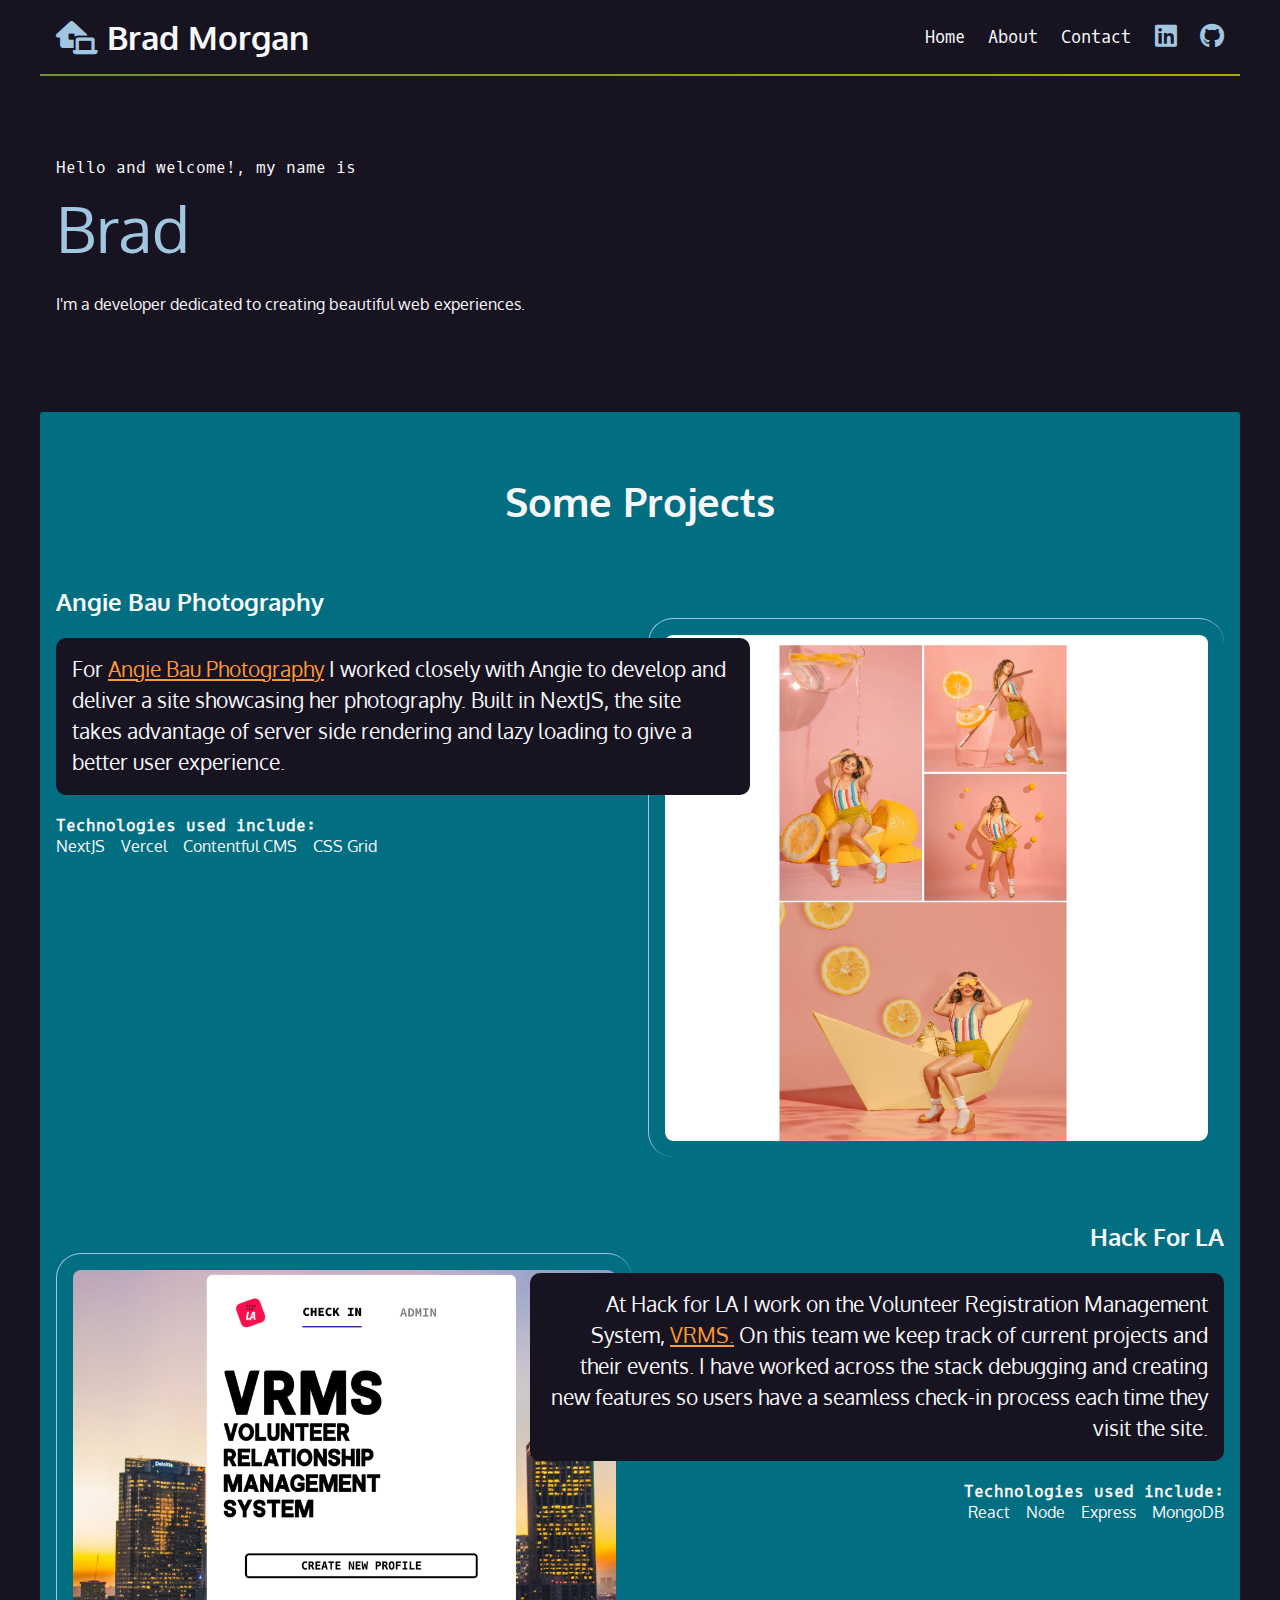
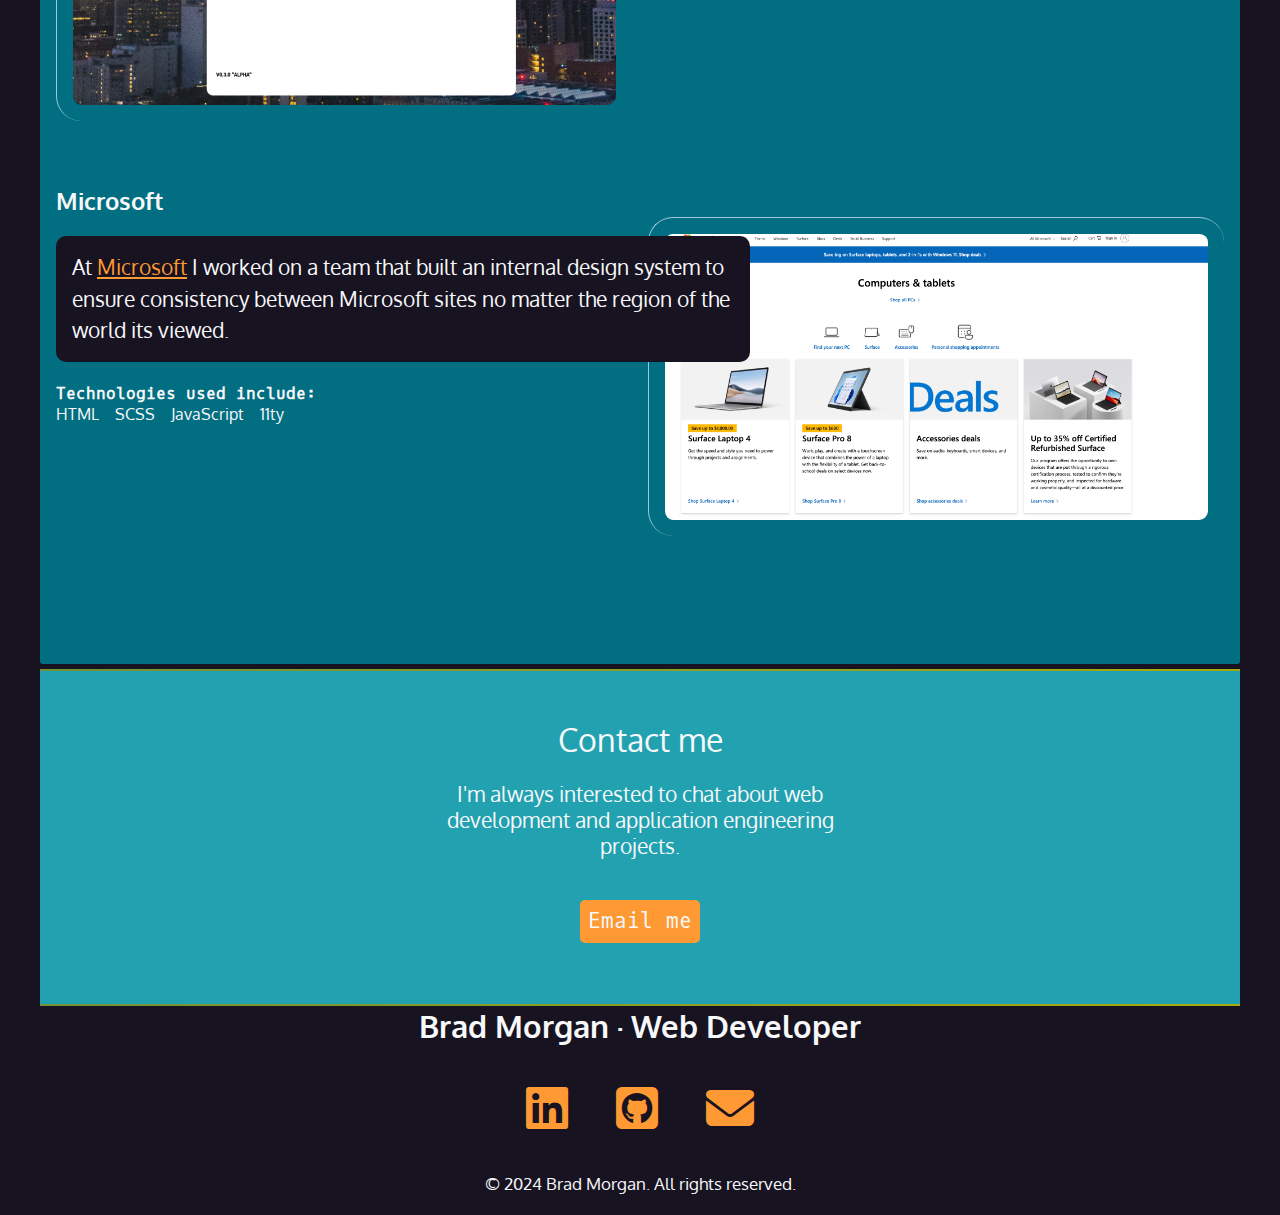
==== index.html @ 553d507f "finalized form" ====
<!DOCTYPE html>
<html lang="en">
<head>
    <meta charset="UTF-8">
    <meta name="viewport" content="width=device-width, initial-scale=1.0">
    <link rel="preconnect" href="https://fonts.googleapis.com">
    <link rel="preconnect" href="https://fonts.gstatic.com" crossorigin>
    <link href="https://fonts.googleapis.com/css2?family=Oxygen&family=Oxygen+Mono&display=swap" rel="stylesheet">
    <link href="https://fonts.googleapis.com/css2?family=Oxygen&family=Oxygen+Mono&display=swap" rel="stylesheet">
    <link href="https://cdnjs.cloudflare.com/ajax/libs/font-awesome/6.4.2/css/all.min.css" rel="stylesheet" />
    <link rel="stylesheet" href="css/styles.css">
    <title>Brad Morgan Portfolio</title>
</head>
<body>
    <nav>
        <ul>
            <li>
                <h1>
                    <a href="index.html">
                        <span class="fa-solid fa-house-laptop" aria-hidden="true"></span> 
                        <span>Brad Morgan</span>
                    </a>
                </h1>
            </li>
            <li><a href="index.html">Home</a></li>
            <li><a href="about.html">About</a></li>
            <li><a href="contact.html">Contact</a></li>
            <li>
                <a href="https://www.linkedin.com/in/bkmorgan3" target="_blank">
                    <span class="fa-brands fa-linkedin"  aria-hidden="true"></span> 
                    <span class="sr-only">LinkedIn</span>
                </a>
            </li>
            <li>
                <a href="https://www.github.com/bkmorgan3" target="_blank">
                    <span class="fa-brands fa-github" aria-hidden="true"></span>
                    <span class="sr-only">Github</span>
                </a>
            </li>
            
        </ul>
    </nav>
    <div class="gradient"></div>

    <section id="intro">
        
        <p class="name">Hello and welcome!, my name is <span>Brad</span></p>
      
        <p>I'm a developer dedicated to creating beautiful web experiences. </p>
        
    </section>

    <div class="section-blue">
        <section id="projects">
            <h2>Some Projects</h2>
            <article class="angie reverse">   
                <div class="text">
                    <h3>Angie Bau Photography</h3>
                    <p class="blackbox">
                        For <a href="https://angiebau.vercel.app">Angie Bau Photography</a> I worked closely with Angie to develop and deliver 
                        a site showcasing her photography. Built in NextJS, the site takes advantage of server side rendering and lazy loading to give a better user experience.  
                    </p>
                    <h4>Technologies used include:</h4>
                    <ul>
                        <li>NextJS</li>
                        <li>Vercel</li>
                        <li>Contentful CMS</li>
                        <li>CSS Grid</li>
                    </ul>
                </div>
                <img src="img/angie.png" alt="An example of a layout from Angies site" />
            </article>

            <article className="vrmw">
                <div class="text">
                    <h3>Hack For LA</h3>
                    <p class="blackbox">
                        At Hack for LA I work on the Volunteer Registration Management System, <a href="https://www.vrms.io">
                            VRMS.</a> On this team we keep track of current projects and their events.
                        I have worked across the stack debugging and creating new features so users have a seamless check-in process each time
                        they visit the site.
                    </p>
                    <h4>Technologies used include:</h4>
                    <ul>
                        <li>React</li>
                        <li>Node</li>
                        <li>Express</li>
                        <li>MongoDB</li>
                    </ul>
                </div>
                <img src="img/vrms.png" alt="Screenshot of VRMS login screen" />
            </article>

            <article class="microsoft reverse">   
                <div class="text">
                    <h3>Microsoft</h3>
                    <p class="blackbox">
                        At <a href="https://www.microsoft.com/">Microsoft</a> I worked on a team that built an internal design system
                         to ensure consistency between Microsoft sites no matter the region of the world its viewed. 
                       
                    </p>
                    <h4>Technologies used include:</h4>
                    <ul>
                        <li>HTML</li>
                        <li>SCSS</li>
                        <li>JavaScript</li>
                        <li>11ty</li>
                    </ul>
                </div>
                <img src="img/microsoft.png" alt="Screenshot of Microsoft site" />
            </article> 
           
        </section>
    </div>

        <div class="gradient"></div>
        <div class="section-plum">
            <section id="contact">
                <h2>Contact me</h2>
                <p>I'm always interested to chat about web development and application engineering projects.</p>
                <p><a href="mailto:bkmorgan3@gmail.com" class="button">
                        Email me
                    </a></p>
            </section>
        </div>
        <div class="gradient"></div>
    <footer>
        <h2>Brad Morgan &middot; Web Developer</h2>
        <ul>
            <li>
                <a href="https://www.linkedin.com/in/bkmorgan3" target="_blank">
                    <span class="fab fa-linkedin" aria-hidden="true"></span>
                    <span class="sr-only">LinkedIn </span>
                </a>
            </li>
    
            <li>
                <a href="https://www.github.com/bkmorgan3" target="_blank">
                    <span class="fab fa-github-square" aria-hidden="true"></span>
                    <span class="sr-only">
                        Github</span>
                </a>
            </li>
            <li>
                <a href="mailto:bkmorgan3@gmail.com">
                    <span class="fas fa-envelope"></span>
                    <span class="sr-only"> Email</span> </a>
            </li>
        </ul>
        <p><small>&copy; 2024 Brad Morgan. All rights reserved.</small></p>
    </footer>
   
</body>
</html>
---- css/styles.css ----
:root {
    --black: #171321;
    --dkblue: #026e81;
    --plum: #22a2b0;
    --hotmag: #0099dd;
    --magenta: #ff9933;
    --aqua: #a1c7e0;
    --white: #f7f8fa;
    --font-size: 1.3rem;
    --mono: "Oxygen mono", monospace;
    --sans: Oxygen, sans-serif;
    --max-width: 1200px;
}

/* border box model: https://css-tricks.com/box-sizing/ */
html {
    box-sizing: border-box;
}

*,
*::before,
*::after {
    box-sizing: inherit;
}

body {
    padding: 0;
    margin: 0;
    font-family: var(--sans);
    background-color: var(--black);
    color: var(--white);
    font-size: var(--font-size);
    min-width: 500px;
}

h1,
h2,
h3 {
    margin: 0;
}

a {
    color: var(--magenta);
}

a:hover {
    color: var(--hotmag);
    text-decoration: none;
}

img {
    width: 100%;
}

/* BG Color Divs */
.gradient {
    background: linear-gradient(90deg, rgb(113, 146, 55) 0%, rgb(167, 170, 14) 100%);
    height: 2px;
    max-width: var(--max-width);
    margin: 0 auto;
}

.section-plum {
    background-color: var(--plum);
    max-width: var(--max-width);
    margin: 0 auto;
}

.section-blue {
    background-color: var(--dkblue);
    max-width: var(--max-width);
    margin: 0 auto;
    border-radius: 3px;
    margin-bottom: 5px;
}
/* Nav */
nav {
    font-family: var(--mono);
    font-size: 80%;
    padding: 1rem;
}

nav h1 a {
    font-family: var(--sans);
}

nav ul {
    list-style-type: none;
    padding: 0;
    margin: 0;
    display: flex;
    justify-content: space-between;
    gap: 2%;
    flex-flow: row wrap;
    align-items: center;
}

nav a {
    color: var(--white);
    text-decoration: none;
    display: block;
}

nav a:hover,
nav [class*="fa-"]:hover {
    color: var(--magenta);
}

nav li:first-child {
    flex-basis: 100%;
    text-align: center;
    margin-right: auto;
}

nav [class*="fa-"] {
    font-size: 150%;
    color: var(--aqua);
}

nav h1 [class*="fa-"] {
    font-size: 100%;
    color: var(--aqua);
}

.button {
    background-color: var(--magenta);
    padding: 0.5rem;
    border-radius: 5px;
    color: var(--white);
    font-family: var(--mono);
    text-decoration: none;
}

.button:hover {
    color: var(--white);
    background-color: var(--plum);
    /* border: 1px solid var(--white); */
}

/* Intro styles */

#intro {
    padding: 4rem 1rem 5rem 1rem;
    max-width: var(--max-width);
    margin: 0 auto;
}

#intro p {
    font-size: 1rem;
    line-height: 1.5;
}

#intro .name {
    font-family: var(--mono);
}

.name span {
    font-family: var(--sans);
    font-size: 4rem;
    color: var(--aqua);
    display: block;
}

#intro h2 {
    font-size: 4rem;
    font-weight: normal;
}

/* Projects */

#projects {
    padding: 4rem 1rem;
}

#projects h2 {
    font-size: 2.5rem;
    margin-bottom: calc(2.5rem * 1.5);
    text-align: center;
}

#projects h4 {
    font-size: 1rem;
    font-family: var(--mono);
    margin: 0;
}

#projects ul {
    list-style-type: none;
    padding: 0;
    margin: 0;
    display: flex;
    flex-flow: row wrap;
    justify-content: flex-start;
    gap: 1rem;
    font-size: 1rem;
}

#projects img {
    margin: 2rem 0 4rem 0;
    border-left: 1px solid var(--aqua);
    border-top: 1px solid var(--aqua);
    border-radius: 25px;
    padding: 1rem;
}

.blackbox {
    background-color: var(--black);
    padding: 1rem;
    border-radius: 10px;
    color: var(--white);
    line-height: 1.5;
}

.about {
    height: 100%;
}


/* Contact Me */

#contact {
    padding: 3rem 0;
    width: 400px;
    margin: 0 auto;
    text-align: center;
}

#contact h2 {
    font-size: 2rem;
    font-weight: normal;
}

#contact p:last-child {
    margin-top: 3rem;
}

.contact-section {
    display: flex;
    flex-direction: column;
    align-items: center;
    
}

.contact-section h1 {
    padding-top: 4rem;
}

.contact-section p {
    text-align: center;
}

.contact-section form {
    width: 60vw;
    max-width: 500px;
    min-width: 300px;
    margin: 0 auto;
    height: 100vh;
}

.contact-section form fieldset {
    border: none;
    padding: 2rem
}

label {
    display: block;
    margin: 0.5rem 0;
}
input, textarea {
    margin: 10px 0 0 0 ;
    width: 100%;
    background-color: #2a2a4b;
    color: #f7f8fa;
    min-height: 2em;;
}

button {
    width: 60%;
    display: block;
    margin: 0 auto;
    height: 3em;
    border-radius: 3px;
    min-width: 300px;
    background-color: #6e6e7e;
    border: 1px solid white;
    font-size: 18px;
}

button:hover:enabled {
    cursor: pointer;
    background-color: #a1a1b3;
}

.thankyou_message {
    display: none;
    margin-top: 2rem;
    text-align: center;
}

/* Footer */
footer {
    text-align: center;
}

footer ul {
    list-style-type: none;
    padding: 0;
    margin: 2rem 0;
    display: flex;
    flex-flow: row wrap;
    justify-content: center;
    gap: 3rem;
    font-size: 3rem;
}

@media (min-width: 550px) {
    article {
        display: grid;
        grid-template-columns: repeat(10, 1fr);
        gap: 1rem;
    }
    #projects img {
        grid-column: 1/6;
        grid-row: 1/2;
    }
    .text {
        grid-column: 5/11;
        grid-row: 1/2;
        order: 2;
        text-align: right;
    }
    #projects ul {
        justify-content: flex-end;
    }

    #projects .reverse .text {
        grid-column: 1/7;
        order: 2;
        text-align: left;
    }

    #projects .reverse img {
        grid-column: 6/11;
        grid-row: 1/2;
    }

    #projects .reverse ul {
        justify-content: flex-start;
    }
}



@media (min-width: 850px) {
    nav {
        max-width: var(--max-width);
        margin: 0 auto;
    }

    nav li:first-child {
        flex-basis: auto;
        text-align: left;
        margin-right: auto;
    }    
}
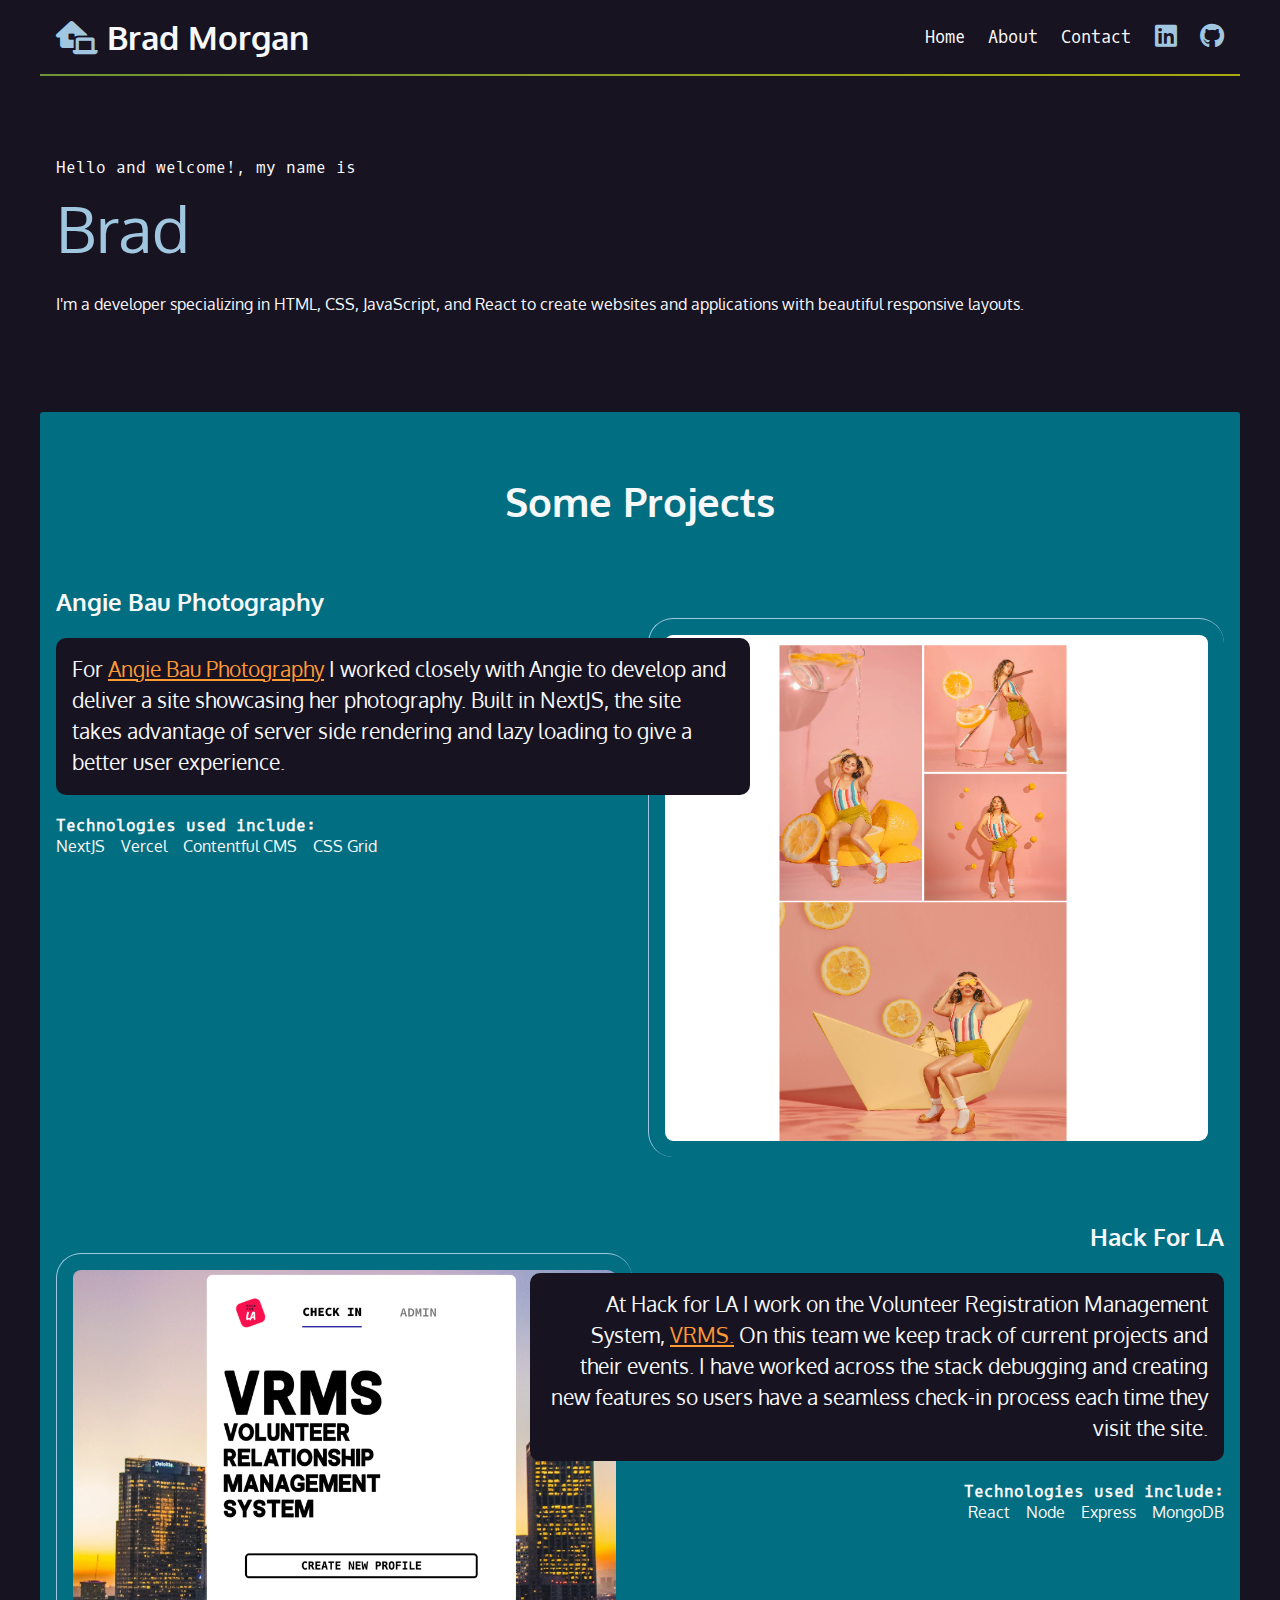
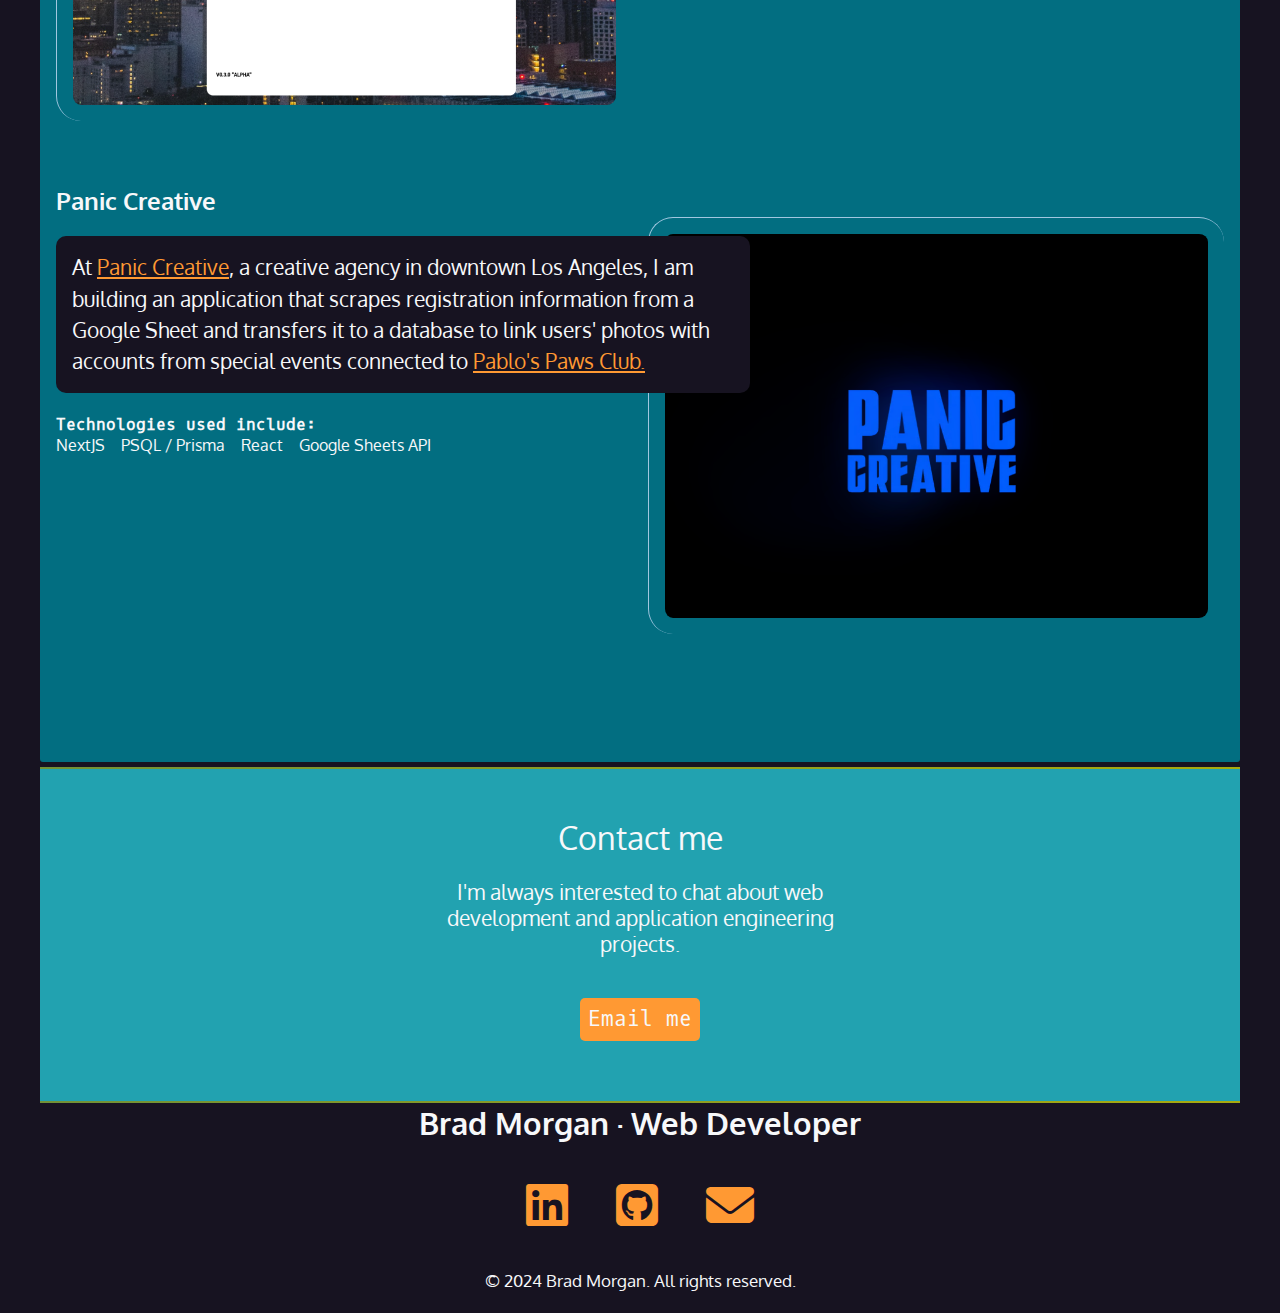
==== commit b400ece4: "update projects" ====
--- a/index.html
+++ b/index.html
@@ -46,7 +46,7 @@
         
         <p class="name">Hello and welcome!, my name is <span>Brad</span></p>
       
-        <p>I'm a developer dedicated to creating beautiful web experiences. </p>
+        <p>I'm a developer specializing in HTML, CSS, JavaScript, and React to create  websites and applications with beautiful responsive layouts. </p>
         
     </section>
 
@@ -57,7 +57,7 @@
                 <div class="text">
                     <h3>Angie Bau Photography</h3>
                     <p class="blackbox">
-                        For <a href="https://angiebau.vercel.app">Angie Bau Photography</a> I worked closely with Angie to develop and deliver 
+                        For <a href="https://angiebau.vercel.app" target="_blank" >Angie Bau Photography</a> I worked closely with Angie to develop and deliver 
                         a site showcasing her photography. Built in NextJS, the site takes advantage of server side rendering and lazy loading to give a better user experience.  
                     </p>
                     <h4>Technologies used include:</h4>
@@ -75,7 +75,7 @@
                 <div class="text">
                     <h3>Hack For LA</h3>
                     <p class="blackbox">
-                        At Hack for LA I work on the Volunteer Registration Management System, <a href="https://www.vrms.io">
+                        At Hack for LA I work on the Volunteer Registration Management System, <a href="https://www.vrms.io" target="_blank">
                             VRMS.</a> On this team we keep track of current projects and their events.
                         I have worked across the stack debugging and creating new features so users have a seamless check-in process each time
                         they visit the site.
@@ -93,21 +93,21 @@
 
             <article class="microsoft reverse">   
                 <div class="text">
-                    <h3>Microsoft</h3>
+                    <h3>Panic Creative</h3>
                     <p class="blackbox">
-                        At <a href="https://www.microsoft.com/">Microsoft</a> I worked on a team that built an internal design system
-                         to ensure consistency between Microsoft sites no matter the region of the world its viewed. 
+                        At <a href="https://panic-creative.vercel.app/" target="_blank">Panic Creative</a>, a creative agency in downtown Los Angeles, I am building an application that scrapes
+                         registration information from a Google Sheet and transfers it to a database to link users' photos with accounts from special events connected to <a href="https://www.pablospawsclub.com/" target="_blank">Pablo's Paws Club.</a>
                        
                     </p>
                     <h4>Technologies used include:</h4>
                     <ul>
-                        <li>HTML</li>
-                        <li>SCSS</li>
-                        <li>JavaScript</li>
-                        <li>11ty</li>
+                        <li>NextJS</li>
+                        <li>PSQL / Prisma</li>
+                        <li>React</li>
+                        <li>Google Sheets API</li>
                     </ul>
                 </div>
-                <img src="img/microsoft.png" alt="Screenshot of Microsoft site" />
+                <img src="img/panic.png" alt="Screenshot of Microsoft site" />
             </article> 
            
         </section>
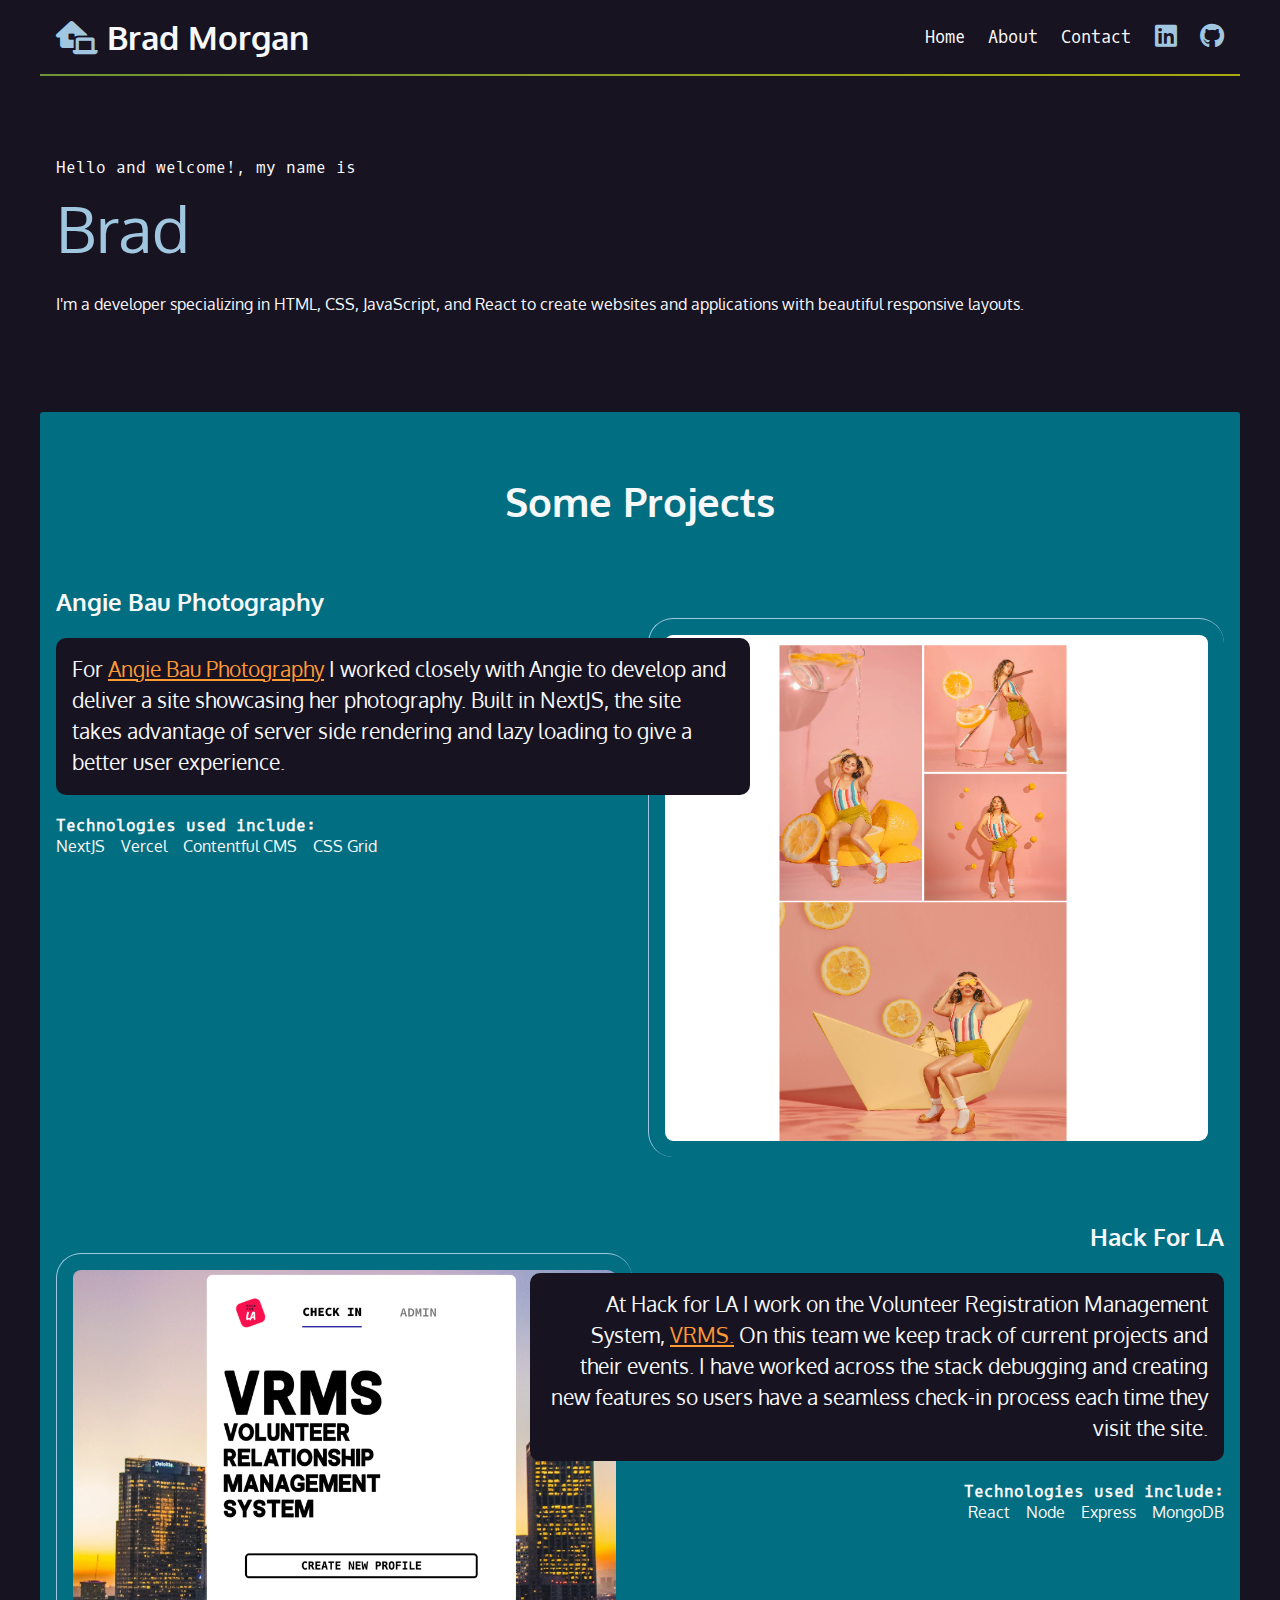
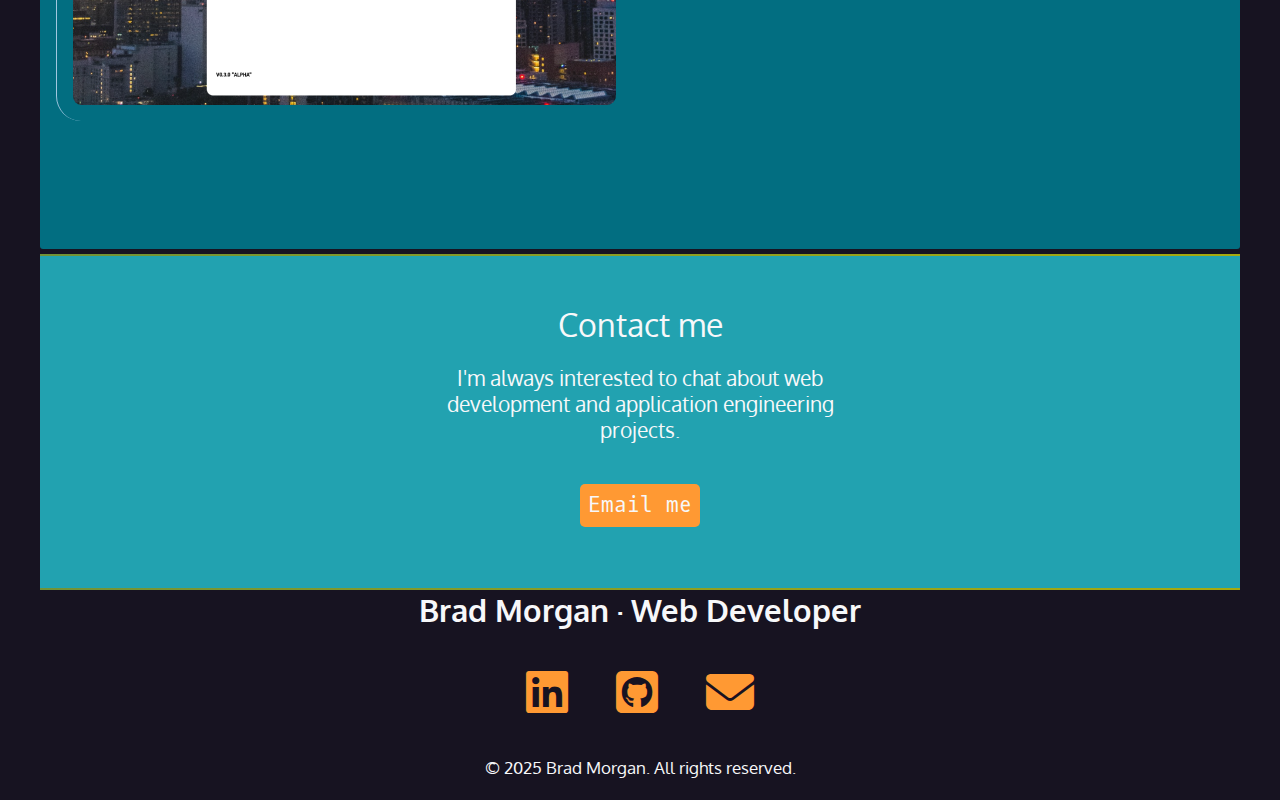
==== commit 54246a78: "remove dead section" ====
--- a/index.html
+++ b/index.html
@@ -44,9 +44,10 @@
 
     <section id="intro">
         
-        <p class="name">Hello and welcome!, my name is <span>Brad</span></p>
+        <p class="name">Hello and welcome!, my name is <span>Brad</span> </p>
+        <p>I'm a developer specializing in HTML, CSS, JavaScript, and React to create  websites and applications with beautiful responsive layouts. </p>
+        <div id="temp"></div>
       
-        <p>I'm a developer specializing in HTML, CSS, JavaScript, and React to create  websites and applications with beautiful responsive layouts. </p>
         
     </section>
 
@@ -68,7 +69,7 @@
                         <li>CSS Grid</li>
                     </ul>
                 </div>
-                <img src="img/angie.png" alt="An example of a layout from Angies site" />
+                <img src="img/angie.png" alt="An example of a layout from Angie's site" />
             </article>
 
             <article className="vrmw">
@@ -91,7 +92,7 @@
                 <img src="img/vrms.png" alt="Screenshot of VRMS login screen" />
             </article>
 
-            <article class="microsoft reverse">   
+            <!-- <article class="microsoft reverse">   
                 <div class="text">
                     <h3>Panic Creative</h3>
                     <p class="blackbox">
@@ -107,8 +108,8 @@
                         <li>Google Sheets API</li>
                     </ul>
                 </div>
-                <img src="img/panic.png" alt="Screenshot of Microsoft site" />
-            </article> 
+                <img src="img/panic.png" alt="Screenshot of Panic Creative landing page" />
+            </article>  -->
            
         </section>
     </div>
@@ -147,8 +148,9 @@
                     <span class="sr-only"> Email</span> </a>
             </li>
         </ul>
-        <p><small>&copy; 2024 Brad Morgan. All rights reserved.</small></p>
+        <p><small>&copy; 2025 Brad Morgan. All rights reserved.</small></p>
     </footer>
    
 </body>
+<script src="weather.js"></script>
 </html>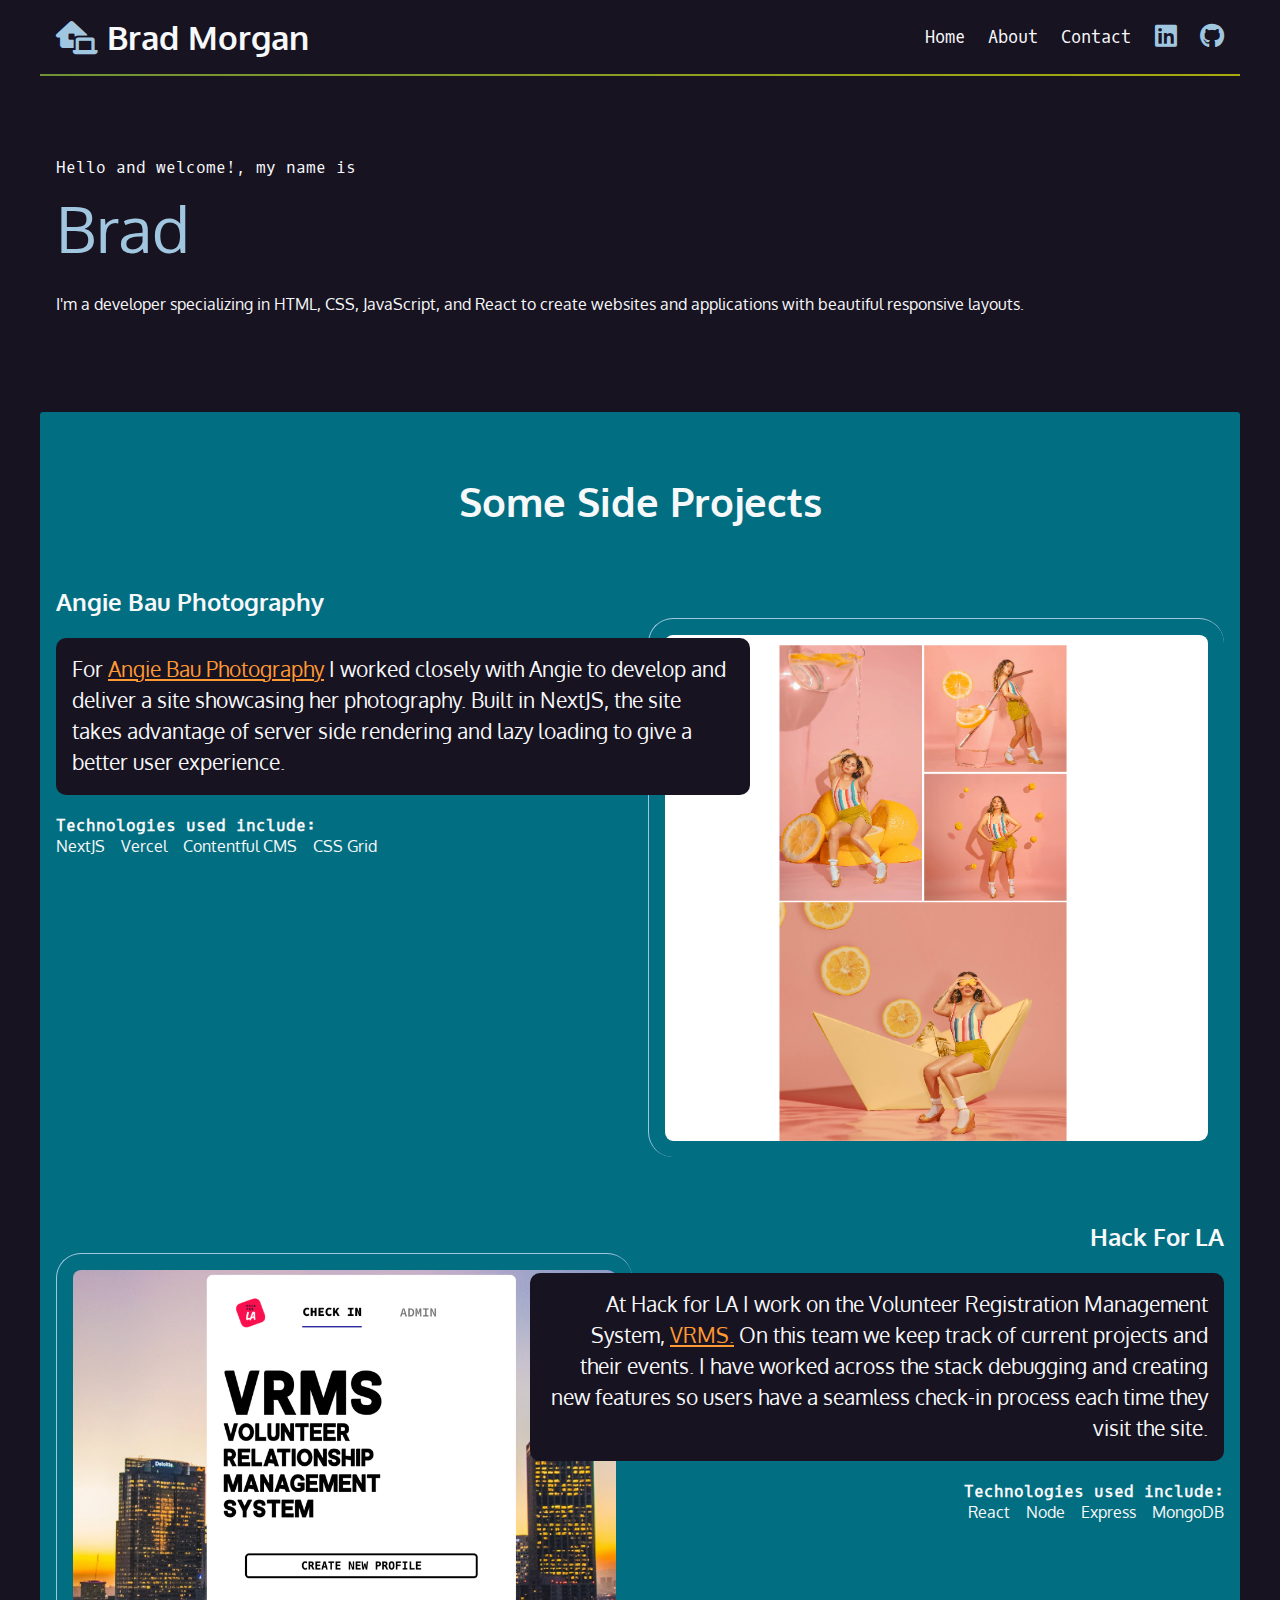
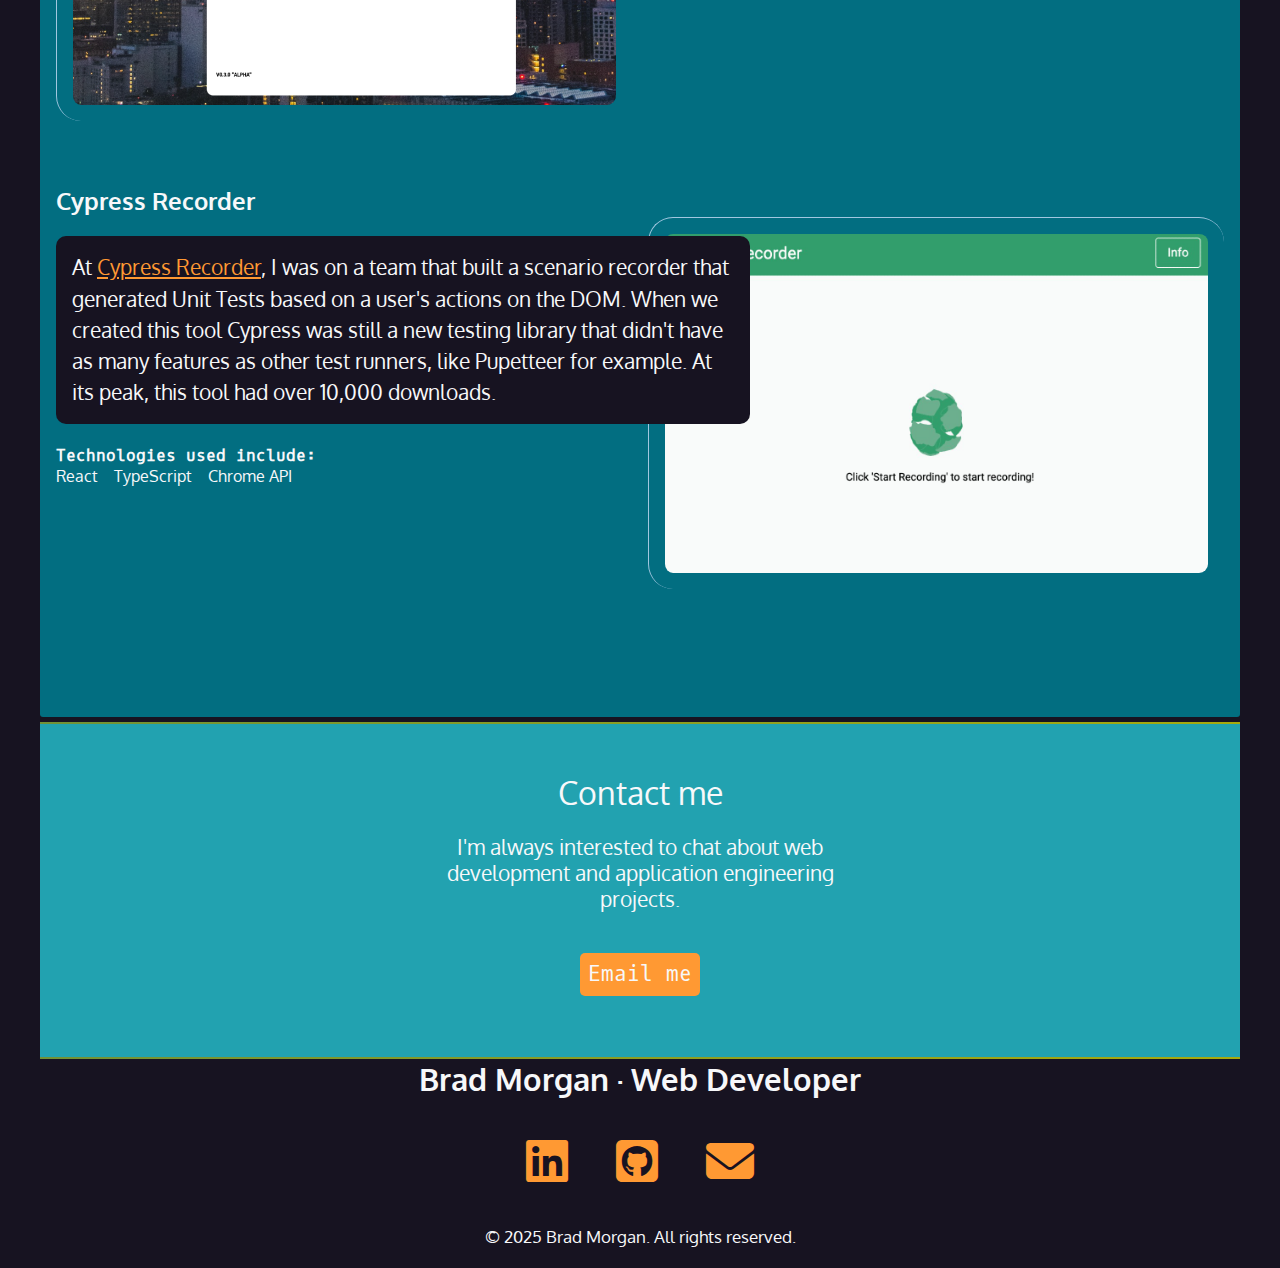
==== commit e4c0c79c: "add cr" ====
--- a/index.html
+++ b/index.html
@@ -53,7 +53,7 @@
 
     <div class="section-blue">
         <section id="projects">
-            <h2>Some Projects</h2>
+            <h2>Some Side Projects</h2>
             <article class="angie reverse">   
                 <div class="text">
                     <h3>Angie Bau Photography</h3>
@@ -92,24 +92,23 @@
                 <img src="img/vrms.png" alt="Screenshot of VRMS login screen" />
             </article>
 
-            <!-- <article class="microsoft reverse">   
+            <article class="reverse">   
                 <div class="text">
-                    <h3>Panic Creative</h3>
+                    <h3>Cypress Recorder</h3>
                     <p class="blackbox">
-                        At <a href="https://panic-creative.vercel.app/" target="_blank">Panic Creative</a>, a creative agency in downtown Los Angeles, I am building an application that scrapes
-                         registration information from a Google Sheet and transfers it to a database to link users' photos with accounts from special events connected to <a href="https://www.pablospawsclub.com/" target="_blank">Pablo's Paws Club.</a>
+                        At <a href="https://github.com/KabaLabs/Cypress-Recorder?tab=readme-ov-file" target="_blank">Cypress Recorder</a>, I was on a team that built a scenario recorder that generated Unit Tests based on a user's actions on the DOM. When we created this tool Cypress was still a new testing library that didn't have as many features as other test runners, like Pupetteer for example.  At its peak, this tool had over 10,000 downloads.
                        
                     </p>
                     <h4>Technologies used include:</h4>
                     <ul>
-                        <li>NextJS</li>
-                        <li>PSQL / Prisma</li>
                         <li>React</li>
-                        <li>Google Sheets API</li>
+                        <li>TypeScript</li>
+                        <li>Chrome API</li>
+                        
                     </ul>
                 </div>
-                <img src="img/panic.png" alt="Screenshot of Panic Creative landing page" />
-            </article>  -->
+                <img src="img/cr.jpg" alt="Screenshot of Panic Creative landing page" />
+            </article> 
            
         </section>
     </div>
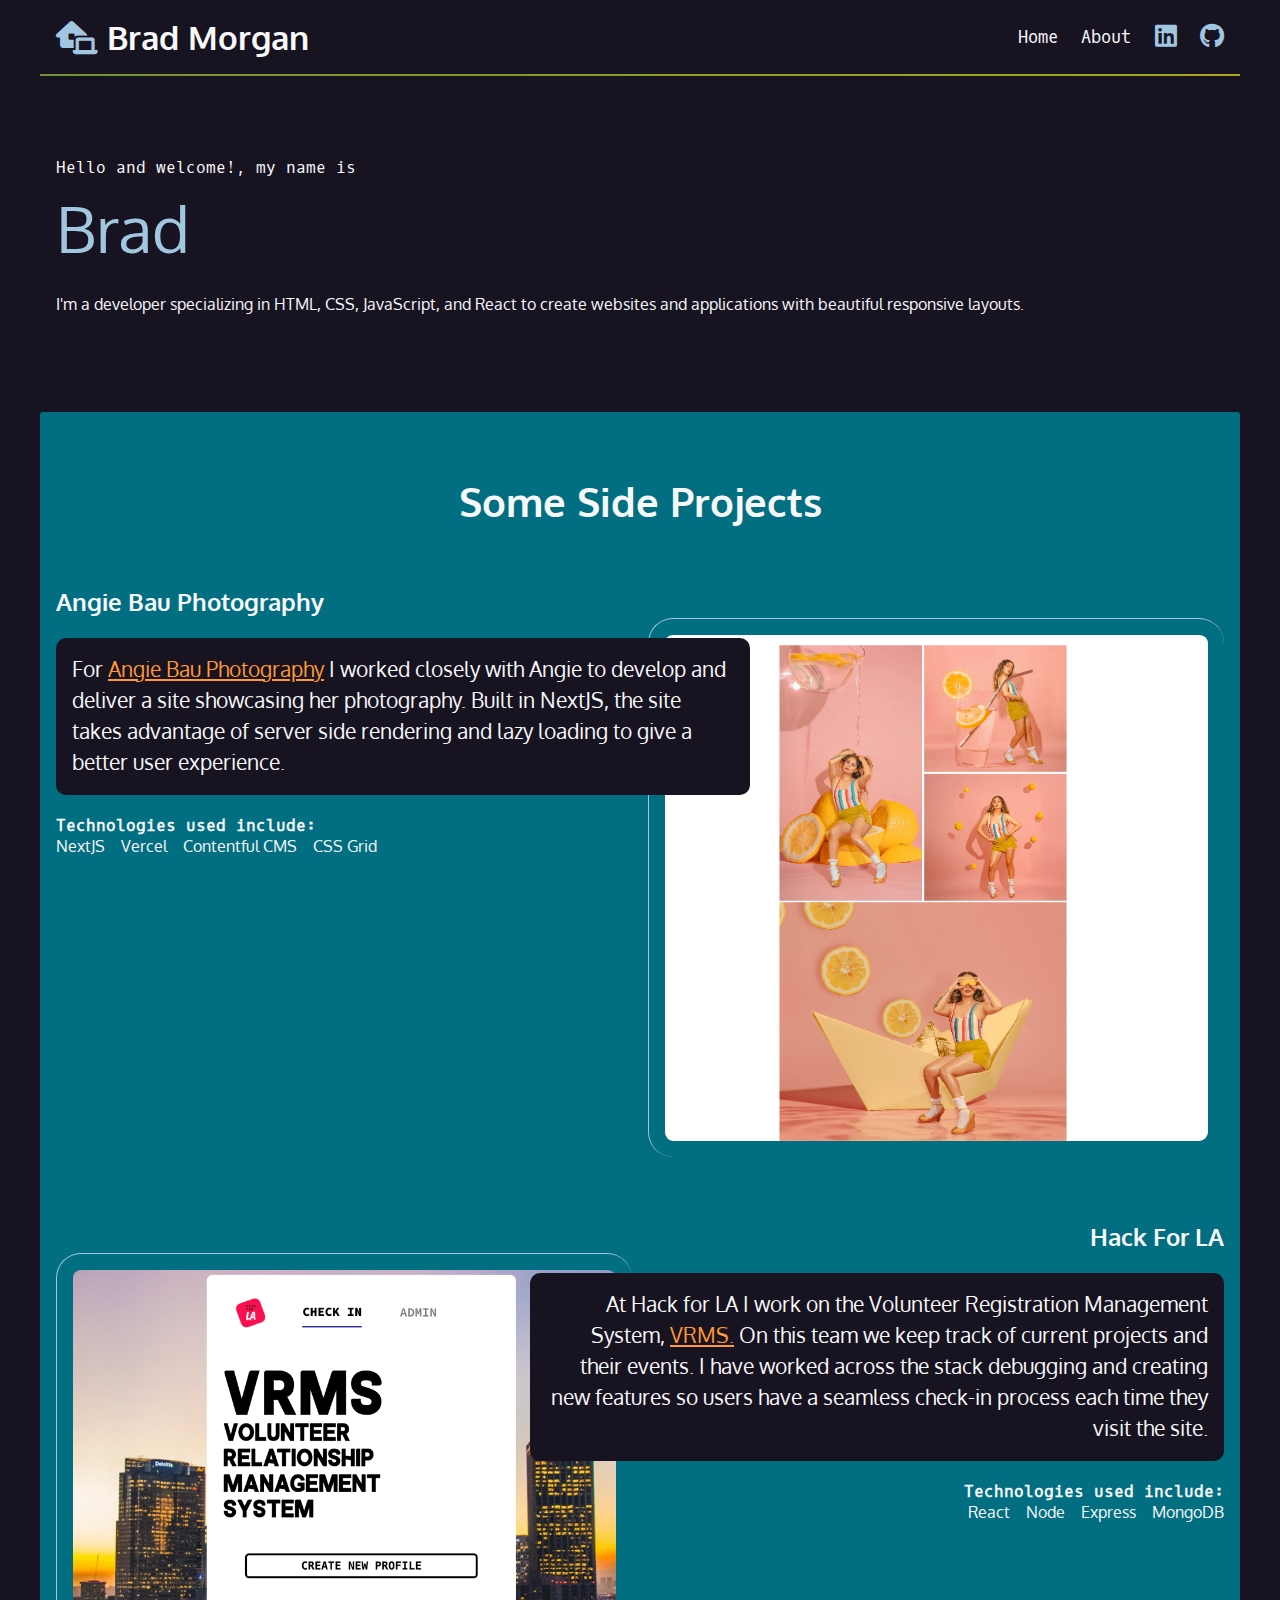
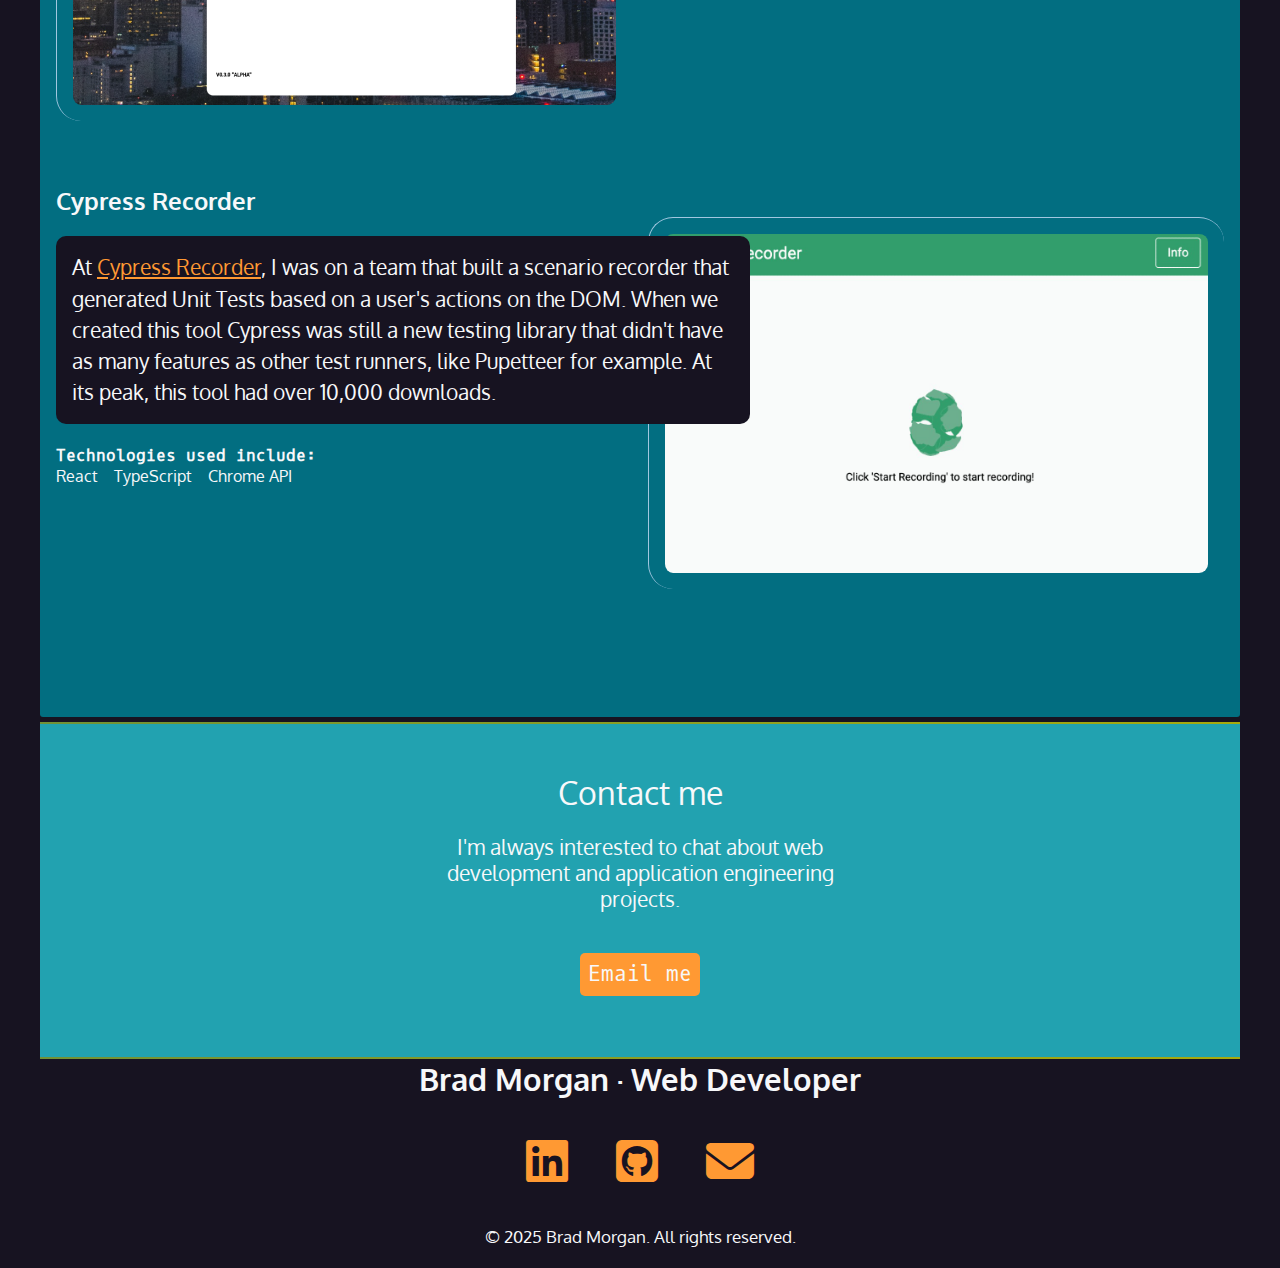
==== commit 8222ce5d: "remove contact" ====
--- a/index.html
+++ b/index.html
@@ -24,7 +24,7 @@
             </li>
             <li><a href="index.html">Home</a></li>
             <li><a href="about.html">About</a></li>
-            <li><a href="contact.html">Contact</a></li>
+            
             <li>
                 <a href="https://www.linkedin.com/in/bkmorgan3" target="_blank">
                     <span class="fa-brands fa-linkedin"  aria-hidden="true"></span> 
